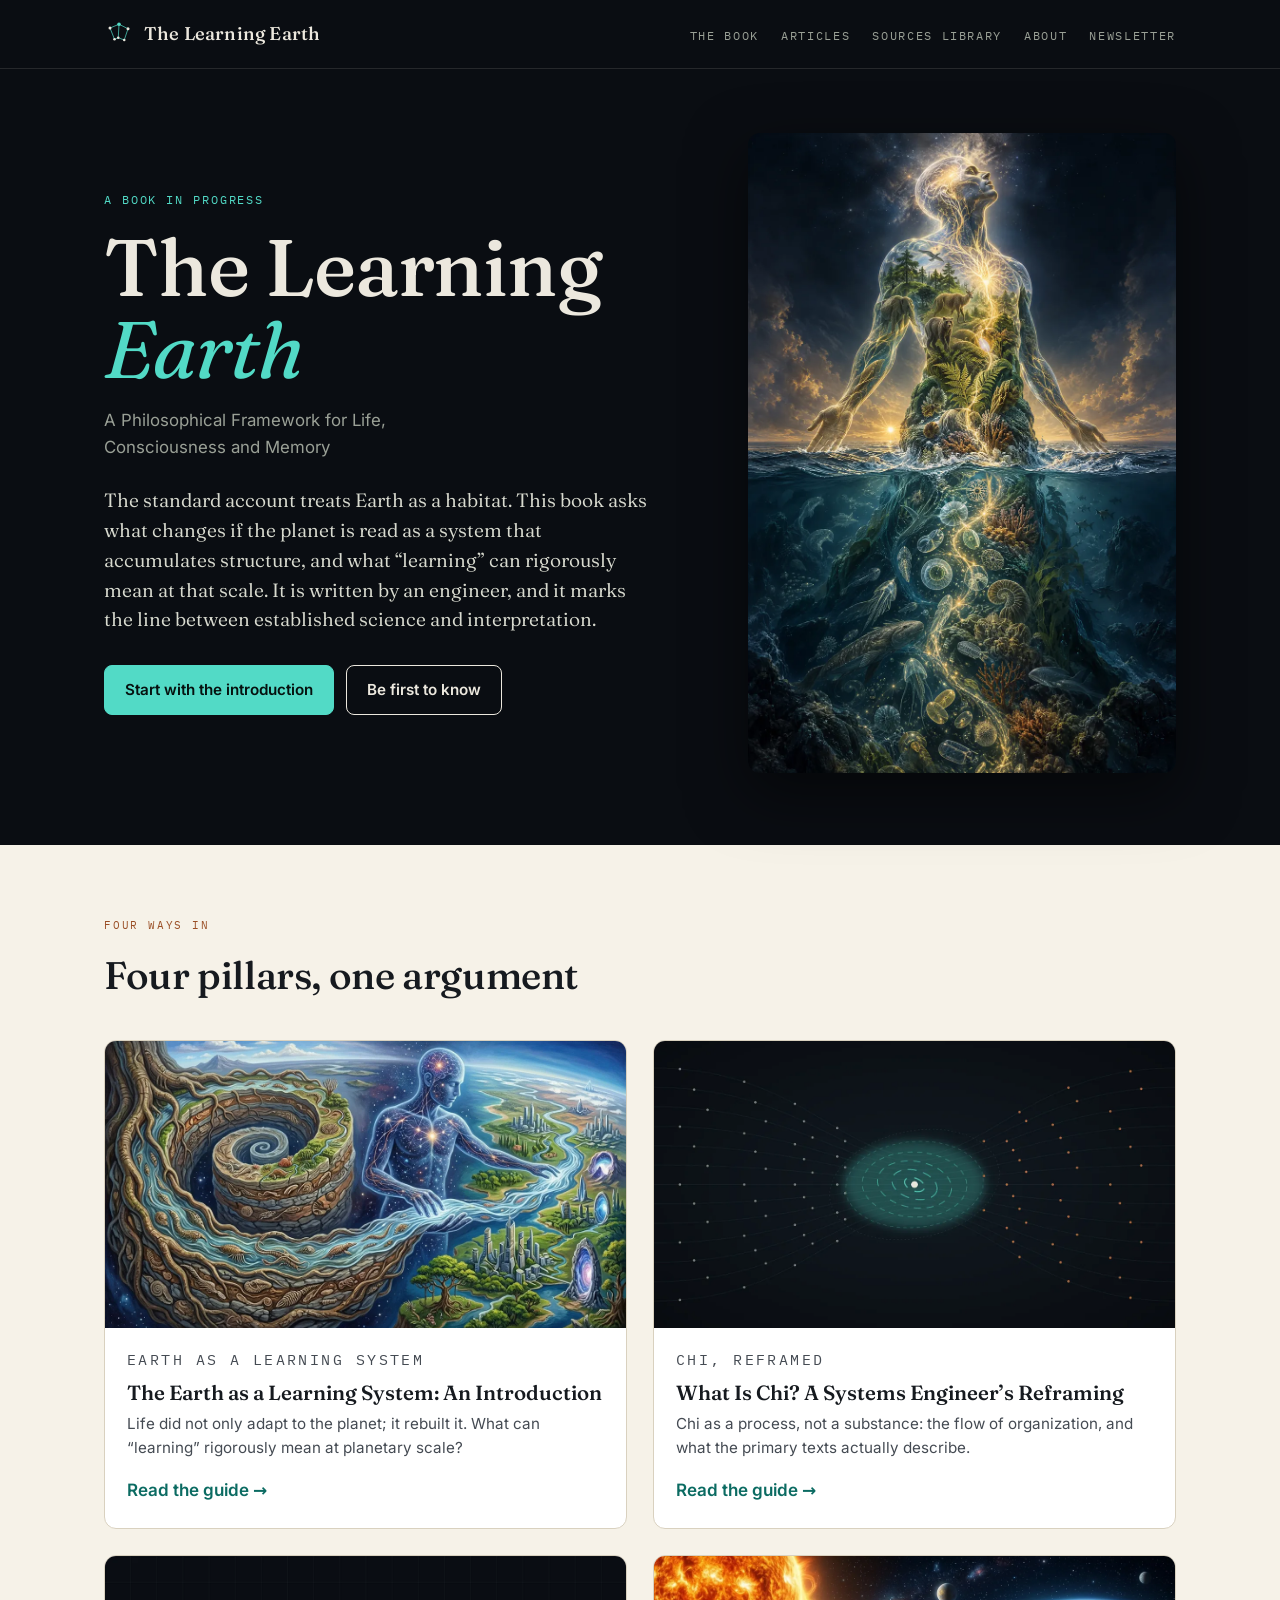
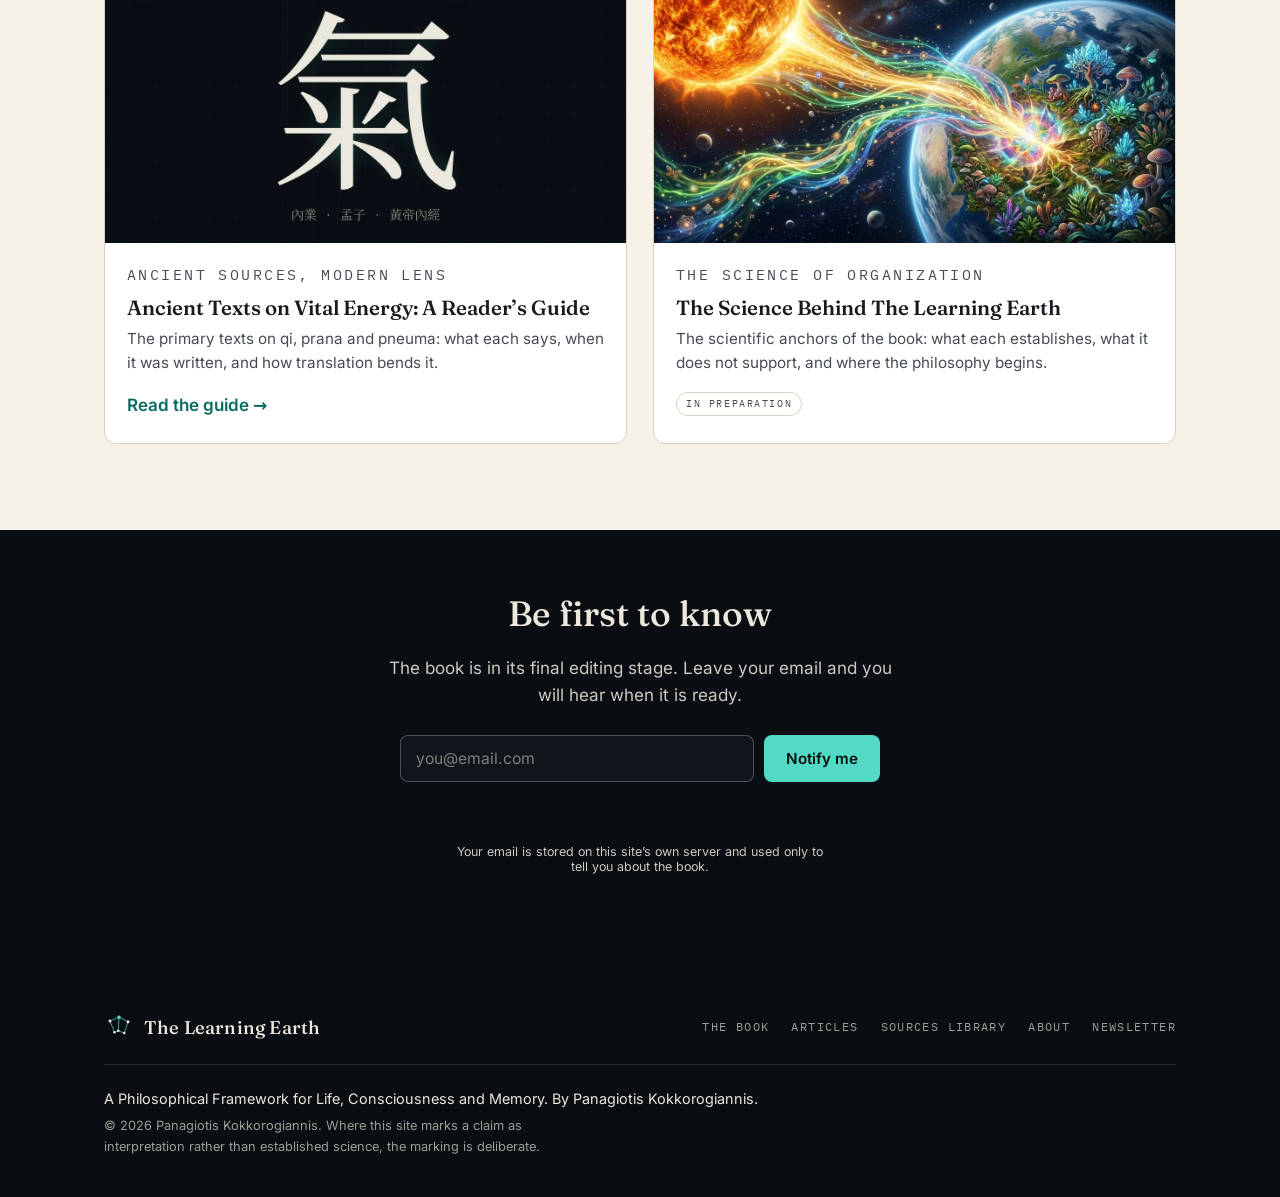
==== index.html @ 93a68ad8 "Initial site: home, book, articles, 3 cornerstone articles, generator Co-Authored-By: Claude Sonnet " ====
<!DOCTYPE html>
<html lang="en">
<head>
<meta charset="utf-8">
<meta name="viewport" content="width=device-width, initial-scale=1">
<title>The Learning Earth: A Philosophical Framework for Life, Consciousness and Memory</title>
<meta name="description" content="A philosophical framework for life, consciousness and memory. Systems science, thermodynamics and the oldest texts on qi, read side by side, with the boundary between them marked.">
<meta name="robots" content="index, follow, max-image-preview:large">
<link rel="canonical" href="https://thelearningearth.com/">
<link rel="icon" type="image/svg+xml" href="/favicon.svg">
<link rel="icon" type="image/png" sizes="32x32" href="/favicon-32.png">
<link rel="icon" href="/favicon.ico" sizes="any">
<link rel="apple-touch-icon" href="/apple-touch-icon.png">
<meta name="theme-color" content="#0A0D12">
<meta property="og:type" content="website">
<meta property="og:site_name" content="The Learning Earth">
<meta property="og:title" content="The Learning Earth: A Philosophical Framework for Life, Consciousness and Memory">
<meta property="og:description" content="A philosophical framework for life, consciousness and memory. Systems science, thermodynamics and the oldest texts on qi, read side by side, with the boundary between them marked.">
<meta property="og:url" content="https://thelearningearth.com/">
<meta property="og:image" content="https://thelearningearth.com/assets/og/home.jpg">
<meta property="og:image:width" content="1200">
<meta property="og:image:height" content="630">
<meta name="twitter:card" content="summary_large_image">
<meta name="twitter:title" content="The Learning Earth: A Philosophical Framework for Life, Consciousness and Memory">
<meta name="twitter:description" content="A philosophical framework for life, consciousness and memory. Systems science, thermodynamics and the oldest texts on qi, read side by side, with the boundary between them marked.">
<meta name="twitter:image" content="https://thelearningearth.com/assets/og/home.jpg">
<link rel="preload" href="/assets/fonts/fraunces-latin-wght-normal.woff2" as="font" type="font/woff2" crossorigin>
<link rel="preload" href="/assets/fonts/inter-latin-wght-normal.woff2" as="font" type="font/woff2" crossorigin>
<link rel="stylesheet" href="/assets/style.css">
<script type="application/ld+json">{"@context": "https://schema.org", "@type": "WebSite", "name": "The Learning Earth", "url": "https://thelearningearth.com/", "description": "A philosophical framework for life, consciousness and memory. Systems science, thermodynamics and the oldest texts on qi, read side by side, with the boundary between them marked.", "author": {"@type": "Person", "name": "Panagiotis Kokkorogiannis"}}</script>
</head>
<body>
<a class="skip" href="#main">Skip to content</a>
<header class="site-header">
<div class="wrap bar">
<a class="brand" href="/" aria-label="The Learning Earth, home"><svg class="mark" viewBox="0 0 40 40" aria-hidden="true"><g stroke="#52DAC6" stroke-width="1.2" opacity=".8"><line x1="8" y1="12" x2="20" y2="7"/><line x1="20" y1="7" x2="32" y2="13"/><line x1="8" y1="12" x2="14" y2="27"/><line x1="20" y1="7" x2="19" y2="25"/><line x1="32" y1="13" x2="27" y2="28"/><line x1="14" y1="27" x2="19" y2="25"/><line x1="19" y1="25" x2="27" y2="28"/></g><g fill="#ECE8DE"><circle cx="8" cy="12" r="2"/><circle cx="32" cy="13" r="2"/><circle cx="14" cy="27" r="1.7"/><circle cx="19" cy="25" r="1.7"/><circle cx="27" cy="28" r="1.7"/></g><circle cx="20" cy="7" r="2.4" fill="#52DAC6"/></svg><span>The Learning Earth</span></a>
<nav aria-label="Main"><ul><li><a href="/book/">The Book</a></li><li><a href="/articles/">Articles</a></li><li><a href="/sources/">Sources Library</a></li><li><a href="/about/">About</a></li><li><a href="/newsletter/">Newsletter</a></li></ul></nav>
</div>
</header>
<main id="main">
<section class="home-hero"><div class="wrap hero-grid">
<div class="hero-copy">
<p class="eyebrow">A book in progress</p>
<h1>The Learning <em>Earth</em></h1>
<p class="subtitle">A Philosophical Framework for Life, Consciousness and Memory</p>
<p class="lead">The standard account treats Earth as a habitat. This book asks what changes if the planet is read as a system that accumulates structure, and what “learning” can rigorously mean at that scale. It is written by an engineer, and it marks the line between established science and interpretation.</p>
<p class="actions"><a class="btn" href="/earth-as-a-learning-system/">Start with the introduction</a><a class="btn btn-ghost" href="/newsletter/">Be first to know</a></p>
</div>
<figure class="hero-fig"><img src="/assets/img/home-hero.webp" width="900" height="1347" alt="A translucent human figure rises from the sea. Its torso is an island of forest and animals; below the waterline the body continues as a column of ocean life, from plankton and shells to fish." fetchpriority="high"></figure>
</div></section>

<section class="home-section"><div class="wrap">
<p class="kicker-sm light">Four ways in</p>
<h2>Four pillars, one argument</h2>
<div class="cards"><article class="card">
<div class="card-img"><img src="/assets/img/earth-learning-system.webp" width="600" height="329" alt="" loading="lazy"></div>
<div class="card-body"><p class="kicker-sm">Earth as a Learning System</p>
<h3>The Earth as a Learning System: An Introduction</h3>
<p>Life did not only adapt to the planet; it rebuilt it. What can “learning” rigorously mean at planetary scale?</p><a class="card-link" href="/earth-as-a-learning-system/">Read the guide <span aria-hidden="true">→</span></a></div></article><article class="card">
<div class="card-img"><img src="/assets/img/chi-pattern-and-material.webp" width="600" height="329" alt="" loading="lazy"></div>
<div class="card-body"><p class="kicker-sm">Chi, Reframed</p>
<h3>What Is Chi? A Systems Engineer’s Reframing</h3>
<p>Chi as a process, not a substance: the flow of organization, and what the primary texts actually describe.</p><a class="card-link" href="/chi/">Read the guide <span aria-hidden="true">→</span></a></div></article><article class="card">
<div class="card-img"><img src="/assets/img/sources-qi.webp" width="600" height="329" alt="" loading="lazy"></div>
<div class="card-body"><p class="kicker-sm">Ancient Sources, Modern Lens</p>
<h3>Ancient Texts on Vital Energy: A Reader’s Guide</h3>
<p>The primary texts on qi, prana and pneuma: what each says, when it was written, and how translation bends it.</p><a class="card-link" href="/sources/">Read the guide <span aria-hidden="true">→</span></a></div></article><article class="card">
<div class="card-img"><img src="/assets/img/science-energy-flow.webp" width="600" height="329" alt="" loading="lazy"></div>
<div class="card-body"><p class="kicker-sm">The Science of Organization</p>
<h3>The Science Behind The Learning Earth</h3>
<p>The scientific anchors of the book: what each establishes, what it does not support, and where the philosophy begins.</p><span class="tag">In preparation</span></div></article></div>
</div></section>

<section class="home-band"><div class="wrap-narrow">
<h2>Be first to know</h2>
<p>The book is in its final editing stage. Leave your email and you will hear when it is ready.</p>
<form class="notify" data-endpoint="/subscribe.php" novalidate>
<label class="sr-only" for="email-h">Email address</label>
<input type="email" id="email-h" name="email" placeholder="you@email.com" autocomplete="email" required>
<button type="submit">Notify me</button>
<p class="form-note" role="status" aria-live="polite"></p>
<p class="form-fine">Your email is stored on this site’s own server and used only to tell you about the book.</p>
</form>
</div></section>
</main>
<footer class="site-footer">
<div class="wrap">
<div class="foot-top"><a class="brand" href="/"><svg class="mark" viewBox="0 0 40 40" aria-hidden="true"><g stroke="#52DAC6" stroke-width="1.2" opacity=".8"><line x1="8" y1="12" x2="20" y2="7"/><line x1="20" y1="7" x2="32" y2="13"/><line x1="8" y1="12" x2="14" y2="27"/><line x1="20" y1="7" x2="19" y2="25"/><line x1="32" y1="13" x2="27" y2="28"/><line x1="14" y1="27" x2="19" y2="25"/><line x1="19" y1="25" x2="27" y2="28"/></g><g fill="#ECE8DE"><circle cx="8" cy="12" r="2"/><circle cx="32" cy="13" r="2"/><circle cx="14" cy="27" r="1.7"/><circle cx="19" cy="25" r="1.7"/><circle cx="27" cy="28" r="1.7"/></g><circle cx="20" cy="7" r="2.4" fill="#52DAC6"/></svg><span>The Learning Earth</span></a><nav aria-label="Footer"><a href="/book/">The Book</a><a href="/articles/">Articles</a><a href="/sources/">Sources Library</a><a href="/about/">About</a><a href="/newsletter/">Newsletter</a></nav></div>
<p class="foot-note">A Philosophical Framework for Life, Consciousness and Memory. By Panagiotis Kokkorogiannis.</p>
<p class="foot-legal">&copy; 2026 Panagiotis Kokkorogiannis. Where this site marks a claim as interpretation rather than established science, the marking is deliberate.</p>
</div>
</footer>
<script src="/assets/site.js" defer></script>
</body>
</html>
---- assets/style.css ----
/* The Learning Earth: site styles. Dark chrome, light reading surface. */

@font-face{font-family:"Fraunces";font-style:normal;font-weight:100 900;font-display:swap;src:url(/assets/fonts/fraunces-latin-wght-normal.woff2) format("woff2");unicode-range:U+0000-00FF,U+0131,U+0152-0153,U+02BB-02BC,U+02C6,U+02DA,U+02DC,U+0304,U+0308,U+0329,U+2000-206F,U+20AC,U+2122,U+2191,U+2193,U+2212,U+2215,U+FEFF,U+FFFD}
@font-face{font-family:"Fraunces";font-style:normal;font-weight:100 900;font-display:swap;src:url(/assets/fonts/fraunces-latin-ext-wght-normal.woff2) format("woff2");unicode-range:U+0100-02BA,U+02BD-02C5,U+02C7-02CC,U+02CE-02D7,U+02DD-02FF,U+0304,U+0308,U+0329,U+1D00-1DBF,U+1E00-1E9F,U+1EF2-1EFF,U+2020,U+20A0-20AB,U+20AD-20C0,U+2113,U+2C60-2C7F,U+A720-A7FF}
@font-face{font-family:"Fraunces";font-style:italic;font-weight:100 900;font-display:swap;src:url(/assets/fonts/fraunces-latin-wght-italic.woff2) format("woff2");unicode-range:U+0000-00FF,U+0131,U+0152-0153,U+02BB-02BC,U+02C6,U+02DA,U+02DC,U+0304,U+0308,U+0329,U+2000-206F,U+20AC,U+2122,U+2191,U+2193,U+2212,U+2215,U+FEFF,U+FFFD}
@font-face{font-family:"Fraunces";font-style:italic;font-weight:100 900;font-display:swap;src:url(/assets/fonts/fraunces-latin-ext-wght-italic.woff2) format("woff2");unicode-range:U+0100-02BA,U+02BD-02C5,U+02C7-02CC,U+02CE-02D7,U+02DD-02FF,U+0304,U+0308,U+0329,U+1D00-1DBF,U+1E00-1E9F,U+1EF2-1EFF,U+2020,U+20A0-20AB,U+20AD-20C0,U+2113,U+2C60-2C7F,U+A720-A7FF}
@font-face{font-family:"Inter";font-style:normal;font-weight:100 900;font-display:swap;src:url(/assets/fonts/inter-latin-wght-normal.woff2) format("woff2");unicode-range:U+0000-00FF,U+0131,U+0152-0153,U+02BB-02BC,U+02C6,U+02DA,U+02DC,U+0304,U+0308,U+0329,U+2000-206F,U+20AC,U+2122,U+2191,U+2193,U+2212,U+2215,U+FEFF,U+FFFD}
@font-face{font-family:"Inter";font-style:normal;font-weight:100 900;font-display:swap;src:url(/assets/fonts/inter-latin-ext-wght-normal.woff2) format("woff2");unicode-range:U+0100-02BA,U+02BD-02C5,U+02C7-02CC,U+02CE-02D7,U+02DD-02FF,U+0304,U+0308,U+0329,U+1D00-1DBF,U+1E00-1E9F,U+1EF2-1EFF,U+2020,U+20A0-20AB,U+20AD-20C0,U+2113,U+2C60-2C7F,U+A720-A7FF}
@font-face{font-family:"IBM Plex Mono";font-style:normal;font-weight:400;font-display:swap;src:url(/assets/fonts/ibm-plex-mono-latin-400-normal.woff2) format("woff2");unicode-range:U+0000-00FF,U+0131,U+0152-0153,U+02BB-02BC,U+02C6,U+02DA,U+02DC,U+0304,U+0308,U+0329,U+2000-206F,U+20AC,U+2122,U+2191,U+2193,U+2212,U+2215,U+FEFF,U+FFFD}
@font-face{font-family:"IBM Plex Mono";font-style:normal;font-weight:500;font-display:swap;src:url(/assets/fonts/ibm-plex-mono-latin-500-normal.woff2) format("woff2");unicode-range:U+0000-00FF,U+0131,U+0152-0153,U+02BB-02BC,U+02C6,U+02DA,U+02DC,U+0304,U+0308,U+0329,U+2000-206F,U+20AC,U+2122,U+2191,U+2193,U+2212,U+2215,U+FEFF,U+FFFD}

:root{
  --night:#0A0D12; --night-2:#10151C; --night-line:rgba(236,232,222,.12);
  --paper:#F6F2E8; --paper-2:#EDE7D8; --rule:#D9D1BF;
  --ink:#161A1F; --ink-2:#454B53;
  --on-night:#ECE8DE; --on-night-2:#9AA096;
  --teal:#52DAC6; --teal-ink:#0B6B62; --clay:#C1703F; --clay-ink:#9A4F26;
  --serif:"Fraunces",Georgia,"Noto Serif CJK SC","Songti SC","Source Han Serif SC",serif;
  --sans:"Inter",system-ui,-apple-system,"Segoe UI",Roboto,sans-serif;
  --mono:"IBM Plex Mono",ui-monospace,SFMono-Regular,Menlo,monospace;
}

*,*::before,*::after{box-sizing:border-box}
html{-webkit-text-size-adjust:100%;scroll-behavior:smooth}
body{margin:0;background:var(--paper);color:var(--ink);font-family:var(--serif);font-size:1.0625rem;line-height:1.6;-webkit-font-smoothing:antialiased;text-rendering:optimizeLegibility}
img{max-width:100%;height:auto;display:block}
a{color:var(--teal-ink);text-underline-offset:.18em;text-decoration-thickness:1px}
a:hover{color:var(--clay-ink)}
:focus-visible{outline:2px solid var(--teal);outline-offset:3px;border-radius:2px}
::selection{background:rgba(82,218,198,.35)}
.sr-only{position:absolute;width:1px;height:1px;overflow:hidden;clip:rect(0 0 0 0);white-space:nowrap}
.skip{position:absolute;left:-999px;top:8px;background:var(--teal);color:#06110F;padding:8px 14px;border-radius:6px;font-family:var(--sans);font-weight:600;z-index:10}
.skip:focus{left:8px}

.wrap{max-width:1120px;margin:0 auto;padding:0 24px}
.wrap-narrow{max-width:700px;margin:0 auto;padding:0 24px}

/* ---------- header / footer ---------- */
.site-header{background:var(--night);border-bottom:1px solid var(--night-line)}
.site-header .bar{display:flex;align-items:center;justify-content:space-between;gap:20px;min-height:68px;flex-wrap:wrap;padding-top:10px;padding-bottom:10px}
.brand{display:inline-flex;align-items:center;gap:10px;color:var(--on-night);text-decoration:none;font-family:var(--serif);font-weight:500;font-size:1.15rem;letter-spacing:.01em}
.brand:hover{color:var(--teal)}
.mark{width:30px;height:30px;flex:none}
.site-header nav ul{list-style:none;margin:0;padding:0;display:flex;gap:6px 22px;flex-wrap:wrap}
.site-header nav a{font-family:var(--mono);font-size:.74rem;letter-spacing:.14em;text-transform:uppercase;color:var(--on-night-2);text-decoration:none;padding:6px 0;border-bottom:1px solid transparent}
.site-header nav a:hover,.site-header nav a[aria-current]{color:var(--teal);border-bottom-color:var(--teal)}

.site-footer{background:var(--night);color:var(--on-night-2);padding:48px 0 40px;margin-top:0;font-family:var(--sans);font-size:.9rem}
.foot-top{display:flex;justify-content:space-between;align-items:center;gap:20px;flex-wrap:wrap;padding-bottom:22px;border-bottom:1px solid var(--night-line)}
.site-footer nav{display:flex;gap:8px 22px;flex-wrap:wrap}
.site-footer nav a{color:var(--on-night-2);text-decoration:none;font-family:var(--mono);font-size:.72rem;letter-spacing:.12em;text-transform:uppercase}
.site-footer nav a:hover{color:var(--teal)}
.foot-note{margin:22px 0 6px;color:var(--on-night)}
.foot-legal{margin:0;font-size:.8rem;max-width:62ch}

/* ---------- shared bits ---------- */
.eyebrow,.kicker,.kicker-sm,.tag,.byline,.toc-title,.boundary-label{font-family:var(--mono);text-transform:uppercase;letter-spacing:.16em}
.eyebrow{font-size:.74rem;color:var(--teal);margin:0 0 18px}
.dot{margin:0 .6em;opacity:.55}
.btn{display:inline-block;background:var(--teal);color:#06110F;font-family:var(--sans);font-weight:600;font-size:.95rem;text-decoration:none;padding:12px 20px;border-radius:8px;border:1px solid var(--teal);transition:background .15s}
.btn:hover{background:#7BE8D8;color:#06110F}
.btn-ghost{background:transparent;color:inherit;border-color:currentColor}
.btn-ghost:hover{background:rgba(82,218,198,.12);color:inherit}
.tag{display:inline-block;font-size:.62rem;color:var(--ink-2);border:1px solid var(--rule);border-radius:100px;padding:3px 9px;margin-left:10px;vertical-align:middle;white-space:nowrap}
.soon{color:var(--ink-2);border-bottom:1px dotted var(--ink-2);cursor:default}

/* ---------- article header ---------- */
.art-head,.page-head{background:var(--night);color:var(--on-night);padding:56px 0 96px}
.page-head{padding-bottom:56px}
.art-head .kicker{font-size:.72rem;color:var(--teal);margin:0 0 22px}
.art-head h1,.page-head h1{font-family:var(--serif);font-weight:500;font-size:clamp(2rem,5.4vw,3.3rem);line-height:1.08;letter-spacing:-.012em;margin:0 0 20px}
.dek{font-family:var(--serif);font-size:1.2rem;line-height:1.5;color:#C9CCC2;margin:0 0 24px;font-weight:350}
.byline{font-size:.7rem;color:var(--on-night-2);margin:0}
figure.hero{max-width:1100px;margin:-64px auto 0;padding:0 24px;position:relative}
figure.hero img{border-radius:10px;box-shadow:0 18px 50px rgba(8,10,14,.35);width:100%;background:var(--night)}
figure.hero figcaption{font-family:var(--sans);font-size:.82rem;color:var(--ink-2);margin:12px 4px 0}

/* ---------- prose ---------- */
.prose{padding-top:44px;padding-bottom:30px;font-size:1.2rem;line-height:1.68;font-weight:380}
.prose p,.prose ul,.prose ol{margin:0 0 1.15em}
.prose h2{font-family:var(--serif);font-weight:560;font-size:1.65rem;line-height:1.2;margin:2.1em 0 .6em;letter-spacing:-.005em}
.prose h3{font-family:var(--serif);font-weight:560;font-size:1.3rem;margin:1.8em 0 .5em}
.prose strong{font-weight:640}
.prose hr{border:0;border-top:1px solid var(--rule);margin:2.6em 0}
.prose .cta{display:flex;flex-wrap:wrap;gap:12px;margin:1.4em 0 .5em}
.prose .cta .btn{font-size:.9rem}
.prose .cta .btn-ghost{color:var(--teal-ink)}
.prose p>.soon:only-child{display:inline-block}

.toc{background:var(--paper-2);border:1px solid var(--rule);border-radius:8px;padding:18px 22px 8px;margin:0 0 2.2em;font-family:var(--sans);font-size:.95rem}
.toc-title{font-size:.68rem;color:var(--ink-2);margin:0 0 10px}
.toc ol{margin:0 0 12px;padding-left:1.2em}
.toc li{margin:.3em 0}
.toc a{text-decoration:none}
.toc a:hover{text-decoration:underline}

/* the recurring epistemic-boundary component */
.boundary{background:#EEF3EE;border-left:4px solid var(--teal-ink);border-radius:0 8px 8px 0;padding:22px 26px 6px;margin:2.4em 0}
.boundary-label{font-size:.66rem;color:var(--teal-ink);margin:0 0 6px}
.boundary h2{margin-top:.3em}

/* ---------- more / signup ---------- */
.more{padding-top:20px;padding-bottom:30px;font-family:var(--sans)}
.more h2{font-family:var(--serif);font-size:1.25rem;margin:1.6em 0 .6em}
.pillar-list,.plain-list{list-style:none;margin:0;padding:0}
.pillar-list li,.plain-list li{padding:10px 0;border-bottom:1px solid var(--rule)}
.signup-band,.home-band{background:var(--night);color:var(--on-night);padding:56px 0 64px;margin-top:30px;text-align:center}
.signup-band h2,.home-band h2{font-family:var(--serif);font-weight:500;font-size:clamp(1.6rem,3.6vw,2.2rem);margin:0 0 12px}
.signup-band p,.home-band p{color:#C9CCC2;font-family:var(--sans);margin:0 auto 26px;max-width:46ch}

form.notify{display:flex;flex-wrap:wrap;gap:10px;justify-content:center;max-width:480px;margin:0 auto}
form.notify input[type=email]{flex:1 1 250px;background:var(--night-2);border:1px solid rgba(236,232,222,.28);border-radius:8px;padding:13px 15px;font:400 .98rem var(--sans);color:var(--on-night)}
form.notify input[type=email]::placeholder{color:#7B8178}
form.notify input[type=email]:focus{border-color:var(--teal);outline:none}
form.notify button{background:var(--teal);color:#06110F;border:0;border-radius:8px;padding:13px 22px;font:600 .95rem var(--sans);cursor:pointer}
form.notify button:hover{background:#7BE8D8}
form.notify button:disabled{opacity:.6;cursor:wait}
.form-note{flex-basis:100%;margin:6px 0 0;min-height:1.2em;font:400 .85rem var(--mono);color:var(--teal)}
.form-fine{flex-basis:100%;margin:0;font:400 .78rem var(--sans);color:var(--on-night-2)}
.prose form.notify{margin:1.2em 0 2em;justify-content:flex-start}
.prose .form-note{color:var(--teal-ink)}
.prose .form-fine{color:var(--ink-2)}
.prose form.notify input[type=email]{background:#fff;color:var(--ink);border-color:var(--rule)}
.newsletter{padding:44px 24px 80px}
.newsletter form.notify{background:var(--night);padding:28px;border-radius:10px}

/* ---------- home ---------- */
.home-hero{background:var(--night);color:var(--on-night);padding:64px 0 72px}
.hero-grid{display:grid;grid-template-columns:1.15fr .85fr;gap:56px;align-items:center}
.hero-copy h1{font-family:var(--serif);font-weight:500;font-size:clamp(2.6rem,7vw,5rem);line-height:1.02;letter-spacing:-.015em;margin:0 0 16px}
.hero-copy h1 em{color:var(--teal);font-weight:400}
.hero-copy .subtitle{font-family:var(--sans);color:var(--on-night-2);font-size:1.05rem;margin:0 0 26px;max-width:36ch}
.hero-copy .lead{font-size:1.2rem;line-height:1.55;color:#D8DACF;margin:0 0 30px;max-width:46ch;font-weight:350}
.actions{display:flex;flex-wrap:wrap;gap:12px;margin:0}
.actions .btn-ghost{color:var(--on-night)}
.hero-fig{margin:0}
.hero-fig img{border-radius:12px;box-shadow:0 20px 60px rgba(0,0,0,.5);max-height:640px;width:auto;margin-left:auto;object-fit:cover}
.home-section{padding:72px 0 56px}
.kicker-sm{font-size:.7rem;color:var(--clay-ink);margin:0 0 10px}
.home-section h2{font-family:var(--serif);font-weight:500;font-size:clamp(1.7rem,3.6vw,2.4rem);margin:0 0 34px;letter-spacing:-.01em}
.cards{display:grid;grid-template-columns:repeat(2,1fr);gap:26px}
.card{background:#fff;border:1px solid var(--rule);border-radius:12px;overflow:hidden;display:flex;flex-direction:column}
.card-img{aspect-ratio:16/8.8;overflow:hidden;background:var(--night)}
.card-img img{width:100%;height:100%;object-fit:cover}
.card-body{padding:20px 22px 24px;font-family:var(--sans);display:flex;flex-direction:column;gap:6px;flex:1}
.card h3{font-family:var(--serif);font-weight:560;font-size:1.28rem;line-height:1.2;margin:0}
.card p{margin:0;color:var(--ink-2);font-size:.95rem;line-height:1.55}
.card .kicker-sm{margin:0 0 4px}
.card-link{margin-top:auto;padding-top:12px;font-weight:600;text-decoration:none;color:var(--teal-ink)}
.card-link:hover{color:var(--clay-ink)}
.card .tag{margin:12px 0 0;align-self:flex-start}

/* ---------- inner pages ---------- */
.page-head .eyebrow{margin-bottom:14px}
.book-toc{list-style:none;padding:0;margin:0;font-family:var(--sans);font-size:1rem}
.book-toc li{display:grid;grid-template-columns:110px 1fr;gap:14px;padding:11px 0;border-bottom:1px solid var(--rule)}
.toc-l{font-family:var(--mono);font-size:.7rem;letter-spacing:.14em;text-transform:uppercase;color:var(--ink-2);padding-top:.25em}
.pillars{padding-top:40px;padding-bottom:70px}
.pillar-block{padding:26px 0 8px;border-bottom:1px solid var(--rule);font-family:var(--sans)}
.pillar-block h2{font-family:var(--serif);font-weight:560;font-size:1.5rem;margin:0 0 8px;line-height:1.2}
.pillar-block>p{color:var(--ink-2);margin:0 0 14px}
.pillar-block .pillar-list li{font-size:.98rem}

@media (max-width:860px){
  .hero-grid{grid-template-columns:1fr;gap:36px}
  .hero-fig img{margin:0 auto;max-height:560px}
  .cards{grid-template-columns:1fr}
}
@media (max-width:560px){
  body{font-size:1rem}
  .prose{font-size:1.1rem}
  .art-head{padding:40px 0 84px}
  figure.hero{margin-top:-52px;padding:0 14px}
  .boundary{padding:18px 18px 4px;margin-left:-8px;margin-right:-8px}
  .book-toc li{grid-template-columns:84px 1fr}
}
@media (prefers-reduced-motion:reduce){html{scroll-behavior:auto}*{transition:none!important}}
@media print{.site-header,.site-footer,.signup-band,.toc,.cta{display:none}body{background:#fff}}
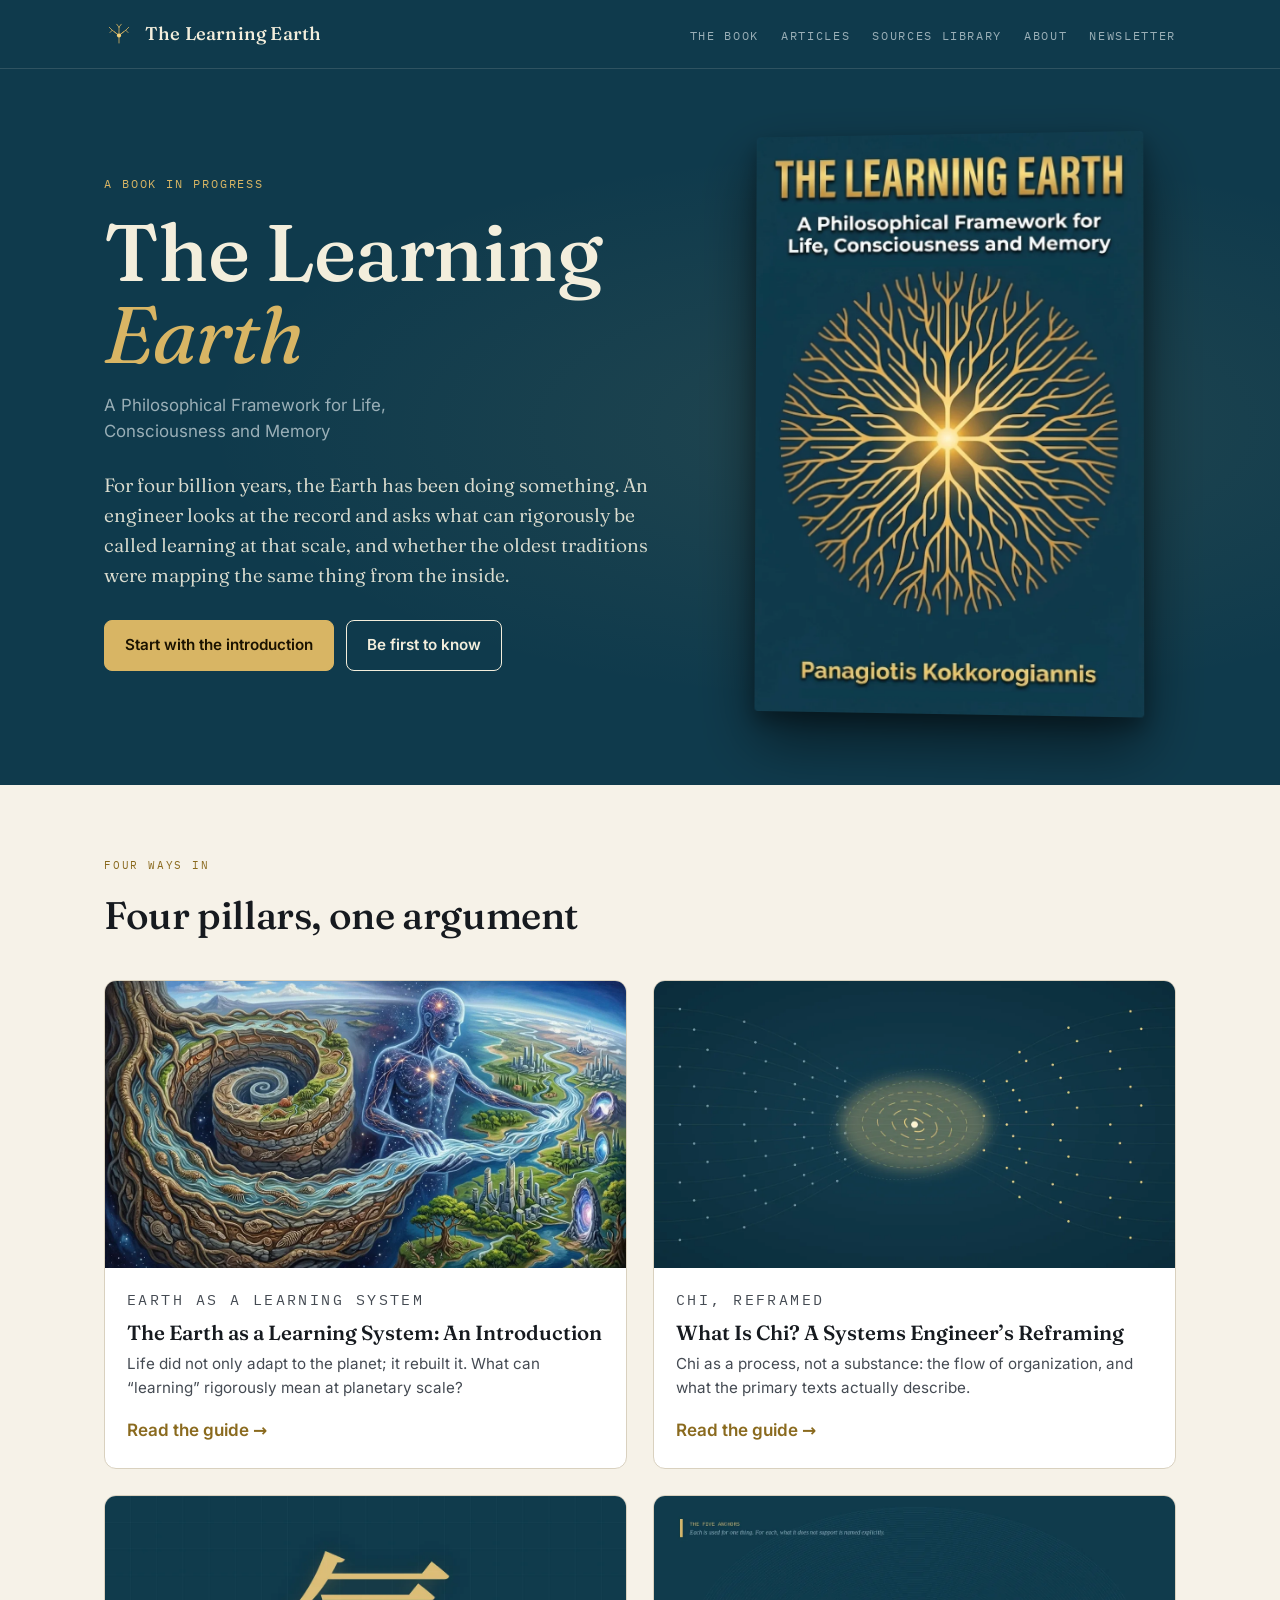
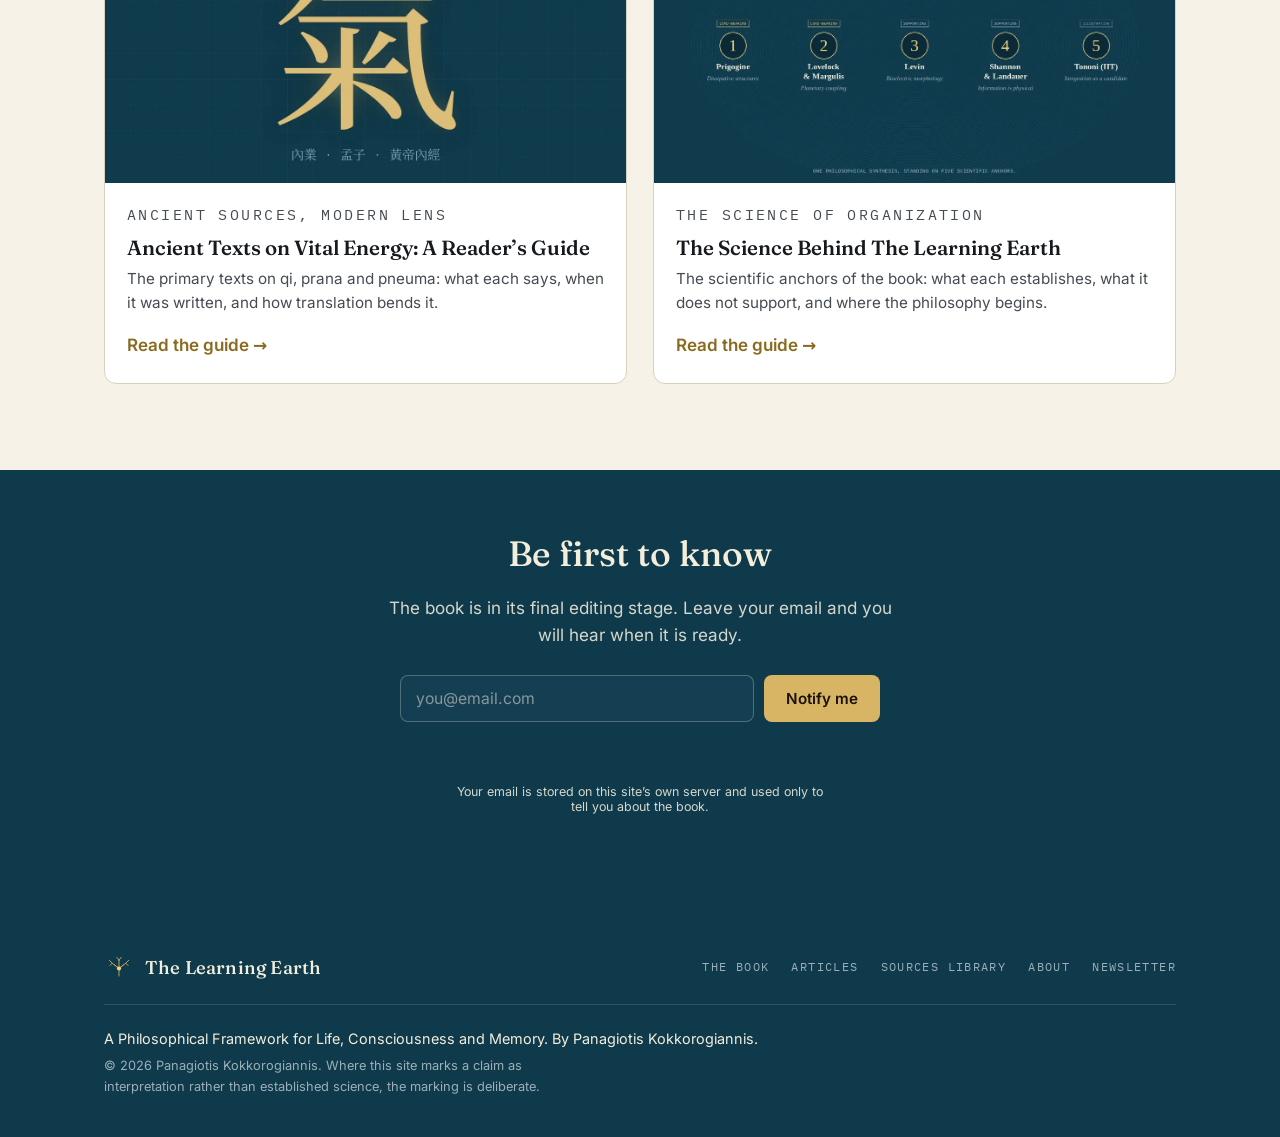
==== commit ab4361e1: "Match navy + gold cover palette; de-AI prose pass on the 4 cornerstones Aesthetic - Site palette shi" ====
--- a/index.html
+++ b/index.html
@@ -11,7 +11,7 @@
 <link rel="icon" type="image/png" sizes="32x32" href="/favicon-32.png">
 <link rel="icon" href="/favicon.ico" sizes="any">
 <link rel="apple-touch-icon" href="/apple-touch-icon.png">
-<meta name="theme-color" content="#0A0D12">
+<meta name="theme-color" content="#0F3A4C">
 <meta property="og:type" content="website">
 <meta property="og:site_name" content="The Learning Earth">
 <meta property="og:title" content="The Learning Earth: A Philosophical Framework for Life, Consciousness and Memory">
@@ -33,7 +33,7 @@
 <a class="skip" href="#main">Skip to content</a>
 <header class="site-header">
 <div class="wrap bar">
-<a class="brand" href="/" aria-label="The Learning Earth, home"><svg class="mark" viewBox="0 0 40 40" aria-hidden="true"><g stroke="#52DAC6" stroke-width="1.2" opacity=".8"><line x1="8" y1="12" x2="20" y2="7"/><line x1="20" y1="7" x2="32" y2="13"/><line x1="8" y1="12" x2="14" y2="27"/><line x1="20" y1="7" x2="19" y2="25"/><line x1="32" y1="13" x2="27" y2="28"/><line x1="14" y1="27" x2="19" y2="25"/><line x1="19" y1="25" x2="27" y2="28"/></g><g fill="#ECE8DE"><circle cx="8" cy="12" r="2"/><circle cx="32" cy="13" r="2"/><circle cx="14" cy="27" r="1.7"/><circle cx="19" cy="25" r="1.7"/><circle cx="27" cy="28" r="1.7"/></g><circle cx="20" cy="7" r="2.4" fill="#52DAC6"/></svg><span>The Learning Earth</span></a>
+<a class="brand" href="/" aria-label="The Learning Earth, home"><svg class="mark" viewBox="0 0 40 40" aria-hidden="true"><g stroke="#D8B564" stroke-width="1.2" stroke-linecap="round" fill="none" opacity=".9"><path d="M20 32 L20 22"/><path d="M20 22 L11 15"/><path d="M20 22 L29 15"/><path d="M20 22 L20 11"/><path d="M20 22 L14 17"/><path d="M20 22 L26 17"/><path d="M11 15 L7 11"/><path d="M11 15 L8 18"/><path d="M29 15 L33 11"/><path d="M29 15 L32 18"/><path d="M20 11 L17 7"/><path d="M20 11 L23 7"/></g><circle cx="20" cy="22" r="2.8" fill="#F5D37A"/></svg><span>The Learning Earth</span></a>
 <nav aria-label="Main"><ul><li><a href="/book/">The Book</a></li><li><a href="/articles/">Articles</a></li><li><a href="/sources/">Sources Library</a></li><li><a href="/about/">About</a></li><li><a href="/newsletter/">Newsletter</a></li></ul></nav>
 </div>
 </header>
@@ -43,10 +43,10 @@
 <p class="eyebrow">A book in progress</p>
 <h1>The Learning <em>Earth</em></h1>
 <p class="subtitle">A Philosophical Framework for Life, Consciousness and Memory</p>
-<p class="lead">The standard account treats Earth as a habitat. This book asks what changes if the planet is read as a system that accumulates structure, and what “learning” can rigorously mean at that scale. It is written by an engineer, and it marks the line between established science and interpretation.</p>
+<p class="lead">For four billion years, the Earth has been doing something. An engineer looks at the record and asks what can rigorously be called learning at that scale, and whether the oldest traditions were mapping the same thing from the inside.</p>
 <p class="actions"><a class="btn" href="/earth-as-a-learning-system/">Start with the introduction</a><a class="btn btn-ghost" href="/newsletter/">Be first to know</a></p>
 </div>
-<figure class="hero-fig"><img src="/assets/img/home-hero.webp" width="900" height="1347" alt="A translucent human figure rises from the sea. Its torso is an island of forest and animals; below the waterline the body continues as a column of ocean life, from plankton and shells to fish." fetchpriority="high"></figure>
+<figure class="hero-fig"><img src="/assets/img/book-cover.webp" width="900" height="1341" alt="The Learning Earth, book cover. A radiating gold tree on a deep navy field. Title and author set in a classical serif." fetchpriority="high"></figure>
 </div></section>
 
 <section class="home-section"><div class="wrap">
@@ -65,10 +65,10 @@
 <div class="card-body"><p class="kicker-sm">Ancient Sources, Modern Lens</p>
 <h3>Ancient Texts on Vital Energy: A Reader’s Guide</h3>
 <p>The primary texts on qi, prana and pneuma: what each says, when it was written, and how translation bends it.</p><a class="card-link" href="/sources/">Read the guide <span aria-hidden="true">→</span></a></div></article><article class="card">
-<div class="card-img"><img src="/assets/img/science-energy-flow.webp" width="600" height="329" alt="" loading="lazy"></div>
+<div class="card-img"><img src="/assets/img/science-anchors.webp" width="600" height="329" alt="" loading="lazy"></div>
 <div class="card-body"><p class="kicker-sm">The Science of Organization</p>
 <h3>The Science Behind The Learning Earth</h3>
-<p>The scientific anchors of the book: what each establishes, what it does not support, and where the philosophy begins.</p><span class="tag">In preparation</span></div></article></div>
+<p>The scientific anchors of the book: what each establishes, what it does not support, and where the philosophy begins.</p><a class="card-link" href="/science/">Read the guide <span aria-hidden="true">→</span></a></div></article></div>
 </div></section>
 
 <section class="home-band"><div class="wrap-narrow">
@@ -85,7 +85,7 @@
 </main>
 <footer class="site-footer">
 <div class="wrap">
-<div class="foot-top"><a class="brand" href="/"><svg class="mark" viewBox="0 0 40 40" aria-hidden="true"><g stroke="#52DAC6" stroke-width="1.2" opacity=".8"><line x1="8" y1="12" x2="20" y2="7"/><line x1="20" y1="7" x2="32" y2="13"/><line x1="8" y1="12" x2="14" y2="27"/><line x1="20" y1="7" x2="19" y2="25"/><line x1="32" y1="13" x2="27" y2="28"/><line x1="14" y1="27" x2="19" y2="25"/><line x1="19" y1="25" x2="27" y2="28"/></g><g fill="#ECE8DE"><circle cx="8" cy="12" r="2"/><circle cx="32" cy="13" r="2"/><circle cx="14" cy="27" r="1.7"/><circle cx="19" cy="25" r="1.7"/><circle cx="27" cy="28" r="1.7"/></g><circle cx="20" cy="7" r="2.4" fill="#52DAC6"/></svg><span>The Learning Earth</span></a><nav aria-label="Footer"><a href="/book/">The Book</a><a href="/articles/">Articles</a><a href="/sources/">Sources Library</a><a href="/about/">About</a><a href="/newsletter/">Newsletter</a></nav></div>
+<div class="foot-top"><a class="brand" href="/"><svg class="mark" viewBox="0 0 40 40" aria-hidden="true"><g stroke="#D8B564" stroke-width="1.2" stroke-linecap="round" fill="none" opacity=".9"><path d="M20 32 L20 22"/><path d="M20 22 L11 15"/><path d="M20 22 L29 15"/><path d="M20 22 L20 11"/><path d="M20 22 L14 17"/><path d="M20 22 L26 17"/><path d="M11 15 L7 11"/><path d="M11 15 L8 18"/><path d="M29 15 L33 11"/><path d="M29 15 L32 18"/><path d="M20 11 L17 7"/><path d="M20 11 L23 7"/></g><circle cx="20" cy="22" r="2.8" fill="#F5D37A"/></svg><span>The Learning Earth</span></a><nav aria-label="Footer"><a href="/book/">The Book</a><a href="/articles/">Articles</a><a href="/sources/">Sources Library</a><a href="/about/">About</a><a href="/newsletter/">Newsletter</a></nav></div>
 <p class="foot-note">A Philosophical Framework for Life, Consciousness and Memory. By Panagiotis Kokkorogiannis.</p>
 <p class="foot-legal">&copy; 2026 Panagiotis Kokkorogiannis. Where this site marks a claim as interpretation rather than established science, the marking is deliberate.</p>
 </div>
--- a/assets/style.css
+++ b/assets/style.css
@@ -1,4 +1,5 @@
-/* The Learning Earth: site styles. Dark chrome, light reading surface. */
+/* The Learning Earth: site styles. Navy chrome, warm paper reading surface.
+   Palette taken from the printed cover: deep teal-navy ground, warm gold accents. */
 
 @font-face{font-family:"Fraunces";font-style:normal;font-weight:100 900;font-display:swap;src:url(/assets/fonts/fraunces-latin-wght-normal.woff2) format("woff2");unicode-range:U+0000-00FF,U+0131,U+0152-0153,U+02BB-02BC,U+02C6,U+02DA,U+02DC,U+0304,U+0308,U+0329,U+2000-206F,U+20AC,U+2122,U+2191,U+2193,U+2212,U+2215,U+FEFF,U+FFFD}
 @font-face{font-family:"Fraunces";font-style:normal;font-weight:100 900;font-display:swap;src:url(/assets/fonts/fraunces-latin-ext-wght-normal.woff2) format("woff2");unicode-range:U+0100-02BA,U+02BD-02C5,U+02C7-02CC,U+02CE-02D7,U+02DD-02FF,U+0304,U+0308,U+0329,U+1D00-1DBF,U+1E00-1E9F,U+1EF2-1EFF,U+2020,U+20A0-20AB,U+20AD-20C0,U+2113,U+2C60-2C7F,U+A720-A7FF}
@@ -10,11 +11,11 @@
 @font-face{font-family:"IBM Plex Mono";font-style:normal;font-weight:500;font-display:swap;src:url(/assets/fonts/ibm-plex-mono-latin-500-normal.woff2) format("woff2");unicode-range:U+0000-00FF,U+0131,U+0152-0153,U+02BB-02BC,U+02C6,U+02DA,U+02DC,U+0304,U+0308,U+0329,U+2000-206F,U+20AC,U+2122,U+2191,U+2193,U+2212,U+2215,U+FEFF,U+FFFD}
 
 :root{
-  --night:#0A0D12; --night-2:#10151C; --night-line:rgba(236,232,222,.12);
+  --navy:#0F3A4C; --navy-2:#143F52; --navy-deep:#0A2A38; --navy-line:rgba(236,232,222,.14);
   --paper:#F6F2E8; --paper-2:#EDE7D8; --rule:#D9D1BF;
   --ink:#161A1F; --ink-2:#454B53;
-  --on-night:#ECE8DE; --on-night-2:#9AA096;
-  --teal:#52DAC6; --teal-ink:#0B6B62; --clay:#C1703F; --clay-ink:#9A4F26;
+  --on-navy:#F3EEDC; --on-navy-2:#9AAFB7;
+  --gold:#D8B564; --gold-ink:#8A6A1E; --gold-bright:#F5D37A;
   --serif:"Fraunces",Georgia,"Noto Serif CJK SC","Songti SC","Source Han Serif SC",serif;
   --sans:"Inter",system-ui,-apple-system,"Segoe UI",Roboto,sans-serif;
   --mono:"IBM Plex Mono",ui-monospace,SFMono-Regular,Menlo,monospace;
@@ -24,55 +25,55 @@
 html{-webkit-text-size-adjust:100%;scroll-behavior:smooth}
 body{margin:0;background:var(--paper);color:var(--ink);font-family:var(--serif);font-size:1.0625rem;line-height:1.6;-webkit-font-smoothing:antialiased;text-rendering:optimizeLegibility}
 img{max-width:100%;height:auto;display:block}
-a{color:var(--teal-ink);text-underline-offset:.18em;text-decoration-thickness:1px}
-a:hover{color:var(--clay-ink)}
-:focus-visible{outline:2px solid var(--teal);outline-offset:3px;border-radius:2px}
-::selection{background:rgba(82,218,198,.35)}
+a{color:var(--gold-ink);text-underline-offset:.18em;text-decoration-thickness:1px}
+a:hover{color:var(--navy)}
+:focus-visible{outline:2px solid var(--gold);outline-offset:3px;border-radius:2px}
+::selection{background:rgba(216,181,100,.38)}
 .sr-only{position:absolute;width:1px;height:1px;overflow:hidden;clip:rect(0 0 0 0);white-space:nowrap}
-.skip{position:absolute;left:-999px;top:8px;background:var(--teal);color:#06110F;padding:8px 14px;border-radius:6px;font-family:var(--sans);font-weight:600;z-index:10}
+.skip{position:absolute;left:-999px;top:8px;background:var(--gold);color:#1a1200;padding:8px 14px;border-radius:6px;font-family:var(--sans);font-weight:600;z-index:10}
 .skip:focus{left:8px}
 
 .wrap{max-width:1120px;margin:0 auto;padding:0 24px}
 .wrap-narrow{max-width:700px;margin:0 auto;padding:0 24px}
 
 /* ---------- header / footer ---------- */
-.site-header{background:var(--night);border-bottom:1px solid var(--night-line)}
+.site-header{background:var(--navy);border-bottom:1px solid var(--navy-line)}
 .site-header .bar{display:flex;align-items:center;justify-content:space-between;gap:20px;min-height:68px;flex-wrap:wrap;padding-top:10px;padding-bottom:10px}
-.brand{display:inline-flex;align-items:center;gap:10px;color:var(--on-night);text-decoration:none;font-family:var(--serif);font-weight:500;font-size:1.15rem;letter-spacing:.01em}
-.brand:hover{color:var(--teal)}
+.brand{display:inline-flex;align-items:center;gap:11px;color:var(--on-navy);text-decoration:none;font-family:var(--serif);font-weight:500;font-size:1.15rem;letter-spacing:.01em}
+.brand:hover{color:var(--gold)}
 .mark{width:30px;height:30px;flex:none}
 .site-header nav ul{list-style:none;margin:0;padding:0;display:flex;gap:6px 22px;flex-wrap:wrap}
-.site-header nav a{font-family:var(--mono);font-size:.74rem;letter-spacing:.14em;text-transform:uppercase;color:var(--on-night-2);text-decoration:none;padding:6px 0;border-bottom:1px solid transparent}
-.site-header nav a:hover,.site-header nav a[aria-current]{color:var(--teal);border-bottom-color:var(--teal)}
+.site-header nav a{font-family:var(--mono);font-size:.74rem;letter-spacing:.14em;text-transform:uppercase;color:var(--on-navy-2);text-decoration:none;padding:6px 0;border-bottom:1px solid transparent}
+.site-header nav a:hover,.site-header nav a[aria-current]{color:var(--gold);border-bottom-color:var(--gold)}
 
-.site-footer{background:var(--night);color:var(--on-night-2);padding:48px 0 40px;margin-top:0;font-family:var(--sans);font-size:.9rem}
-.foot-top{display:flex;justify-content:space-between;align-items:center;gap:20px;flex-wrap:wrap;padding-bottom:22px;border-bottom:1px solid var(--night-line)}
+.site-footer{background:var(--navy);color:var(--on-navy-2);padding:48px 0 40px;margin-top:0;font-family:var(--sans);font-size:.9rem}
+.foot-top{display:flex;justify-content:space-between;align-items:center;gap:20px;flex-wrap:wrap;padding-bottom:22px;border-bottom:1px solid var(--navy-line)}
 .site-footer nav{display:flex;gap:8px 22px;flex-wrap:wrap}
-.site-footer nav a{color:var(--on-night-2);text-decoration:none;font-family:var(--mono);font-size:.72rem;letter-spacing:.12em;text-transform:uppercase}
-.site-footer nav a:hover{color:var(--teal)}
-.foot-note{margin:22px 0 6px;color:var(--on-night)}
+.site-footer nav a{color:var(--on-navy-2);text-decoration:none;font-family:var(--mono);font-size:.72rem;letter-spacing:.12em;text-transform:uppercase}
+.site-footer nav a:hover{color:var(--gold)}
+.foot-note{margin:22px 0 6px;color:var(--on-navy)}
 .foot-legal{margin:0;font-size:.8rem;max-width:62ch}
 
 /* ---------- shared bits ---------- */
 .eyebrow,.kicker,.kicker-sm,.tag,.byline,.toc-title,.boundary-label{font-family:var(--mono);text-transform:uppercase;letter-spacing:.16em}
-.eyebrow{font-size:.74rem;color:var(--teal);margin:0 0 18px}
+.eyebrow{font-size:.74rem;color:var(--gold);margin:0 0 18px}
 .dot{margin:0 .6em;opacity:.55}
-.btn{display:inline-block;background:var(--teal);color:#06110F;font-family:var(--sans);font-weight:600;font-size:.95rem;text-decoration:none;padding:12px 20px;border-radius:8px;border:1px solid var(--teal);transition:background .15s}
-.btn:hover{background:#7BE8D8;color:#06110F}
+.btn{display:inline-block;background:var(--gold);color:#1a1200;font-family:var(--sans);font-weight:600;font-size:.95rem;text-decoration:none;padding:12px 20px;border-radius:8px;border:1px solid var(--gold);transition:background .15s}
+.btn:hover{background:var(--gold-bright);color:#1a1200}
 .btn-ghost{background:transparent;color:inherit;border-color:currentColor}
-.btn-ghost:hover{background:rgba(82,218,198,.12);color:inherit}
+.btn-ghost:hover{background:rgba(216,181,100,.14);color:inherit}
 .tag{display:inline-block;font-size:.62rem;color:var(--ink-2);border:1px solid var(--rule);border-radius:100px;padding:3px 9px;margin-left:10px;vertical-align:middle;white-space:nowrap}
 .soon{color:var(--ink-2);border-bottom:1px dotted var(--ink-2);cursor:default}
 
 /* ---------- article header ---------- */
-.art-head,.page-head{background:var(--night);color:var(--on-night);padding:56px 0 96px}
+.art-head,.page-head{background:var(--navy);color:var(--on-navy);padding:56px 0 96px}
 .page-head{padding-bottom:56px}
-.art-head .kicker{font-size:.72rem;color:var(--teal);margin:0 0 22px}
+.art-head .kicker{font-size:.72rem;color:var(--gold);margin:0 0 22px}
 .art-head h1,.page-head h1{font-family:var(--serif);font-weight:500;font-size:clamp(2rem,5.4vw,3.3rem);line-height:1.08;letter-spacing:-.012em;margin:0 0 20px}
-.dek{font-family:var(--serif);font-size:1.2rem;line-height:1.5;color:#C9CCC2;margin:0 0 24px;font-weight:350}
-.byline{font-size:.7rem;color:var(--on-night-2);margin:0}
+.dek{font-family:var(--serif);font-size:1.2rem;line-height:1.5;color:#D4D7CB;margin:0 0 24px;font-weight:350}
+.byline{font-size:.7rem;color:var(--on-navy-2);margin:0}
 figure.hero{max-width:1100px;margin:-64px auto 0;padding:0 24px;position:relative}
-figure.hero img{border-radius:10px;box-shadow:0 18px 50px rgba(8,10,14,.35);width:100%;background:var(--night)}
+figure.hero img{border-radius:10px;box-shadow:0 18px 50px rgba(10,30,40,.35);width:100%;background:var(--navy)}
 figure.hero figcaption{font-family:var(--sans);font-size:.82rem;color:var(--ink-2);margin:12px 4px 0}
 
 /* ---------- prose ---------- */
@@ -84,8 +85,7 @@
 .prose hr{border:0;border-top:1px solid var(--rule);margin:2.6em 0}
 .prose .cta{display:flex;flex-wrap:wrap;gap:12px;margin:1.4em 0 .5em}
 .prose .cta .btn{font-size:.9rem}
-.prose .cta .btn-ghost{color:var(--teal-ink)}
-.prose p>.soon:only-child{display:inline-block}
+.prose .cta .btn-ghost{color:var(--gold-ink)}
 
 .toc{background:var(--paper-2);border:1px solid var(--rule);border-radius:8px;padding:18px 22px 8px;margin:0 0 2.2em;font-family:var(--sans);font-size:.95rem}
 .toc-title{font-size:.68rem;color:var(--ink-2);margin:0 0 10px}
@@ -94,9 +94,9 @@
 .toc a{text-decoration:none}
 .toc a:hover{text-decoration:underline}
 
-/* the recurring epistemic-boundary component */
-.boundary{background:#EEF3EE;border-left:4px solid var(--teal-ink);border-radius:0 8px 8px 0;padding:22px 26px 6px;margin:2.4em 0}
-.boundary-label{font-size:.66rem;color:var(--teal-ink);margin:0 0 6px}
+/* the recurring epistemic-boundary component — warm paper, gold rule */
+.boundary{background:#F0E9D4;border-left:4px solid var(--gold-ink);border-radius:0 8px 8px 0;padding:22px 26px 6px;margin:2.4em 0}
+.boundary-label{font-size:.66rem;color:var(--gold-ink);margin:0 0 6px}
 .boundary h2{margin-top:.3em}
 
 /* ---------- more / signup ---------- */
@@ -104,50 +104,51 @@
 .more h2{font-family:var(--serif);font-size:1.25rem;margin:1.6em 0 .6em}
 .pillar-list,.plain-list{list-style:none;margin:0;padding:0}
 .pillar-list li,.plain-list li{padding:10px 0;border-bottom:1px solid var(--rule)}
-.signup-band,.home-band{background:var(--night);color:var(--on-night);padding:56px 0 64px;margin-top:30px;text-align:center}
+.signup-band,.home-band{background:var(--navy);color:var(--on-navy);padding:56px 0 64px;margin-top:30px;text-align:center}
 .signup-band h2,.home-band h2{font-family:var(--serif);font-weight:500;font-size:clamp(1.6rem,3.6vw,2.2rem);margin:0 0 12px}
-.signup-band p,.home-band p{color:#C9CCC2;font-family:var(--sans);margin:0 auto 26px;max-width:46ch}
+.signup-band p,.home-band p{color:#D4D7CB;font-family:var(--sans);margin:0 auto 26px;max-width:46ch}
 
 form.notify{display:flex;flex-wrap:wrap;gap:10px;justify-content:center;max-width:480px;margin:0 auto}
-form.notify input[type=email]{flex:1 1 250px;background:var(--night-2);border:1px solid rgba(236,232,222,.28);border-radius:8px;padding:13px 15px;font:400 .98rem var(--sans);color:var(--on-night)}
-form.notify input[type=email]::placeholder{color:#7B8178}
-form.notify input[type=email]:focus{border-color:var(--teal);outline:none}
-form.notify button{background:var(--teal);color:#06110F;border:0;border-radius:8px;padding:13px 22px;font:600 .95rem var(--sans);cursor:pointer}
-form.notify button:hover{background:#7BE8D8}
+form.notify input[type=email]{flex:1 1 250px;background:var(--navy-2);border:1px solid rgba(236,232,222,.28);border-radius:8px;padding:13px 15px;font:400 .98rem var(--sans);color:var(--on-navy)}
+form.notify input[type=email]::placeholder{color:#89969C}
+form.notify input[type=email]:focus{border-color:var(--gold);outline:none}
+form.notify button{background:var(--gold);color:#1a1200;border:0;border-radius:8px;padding:13px 22px;font:600 .95rem var(--sans);cursor:pointer}
+form.notify button:hover{background:var(--gold-bright)}
 form.notify button:disabled{opacity:.6;cursor:wait}
-.form-note{flex-basis:100%;margin:6px 0 0;min-height:1.2em;font:400 .85rem var(--mono);color:var(--teal)}
-.form-fine{flex-basis:100%;margin:0;font:400 .78rem var(--sans);color:var(--on-night-2)}
+.form-note{flex-basis:100%;margin:6px 0 0;min-height:1.2em;font:400 .85rem var(--mono);color:var(--gold-bright)}
+.form-fine{flex-basis:100%;margin:0;font:400 .78rem var(--sans);color:var(--on-navy-2)}
 .prose form.notify{margin:1.2em 0 2em;justify-content:flex-start}
-.prose .form-note{color:var(--teal-ink)}
+.prose .form-note{color:var(--gold-ink)}
 .prose .form-fine{color:var(--ink-2)}
 .prose form.notify input[type=email]{background:#fff;color:var(--ink);border-color:var(--rule)}
 .newsletter{padding:44px 24px 80px}
-.newsletter form.notify{background:var(--night);padding:28px;border-radius:10px}
+.newsletter form.notify{background:var(--navy);padding:28px;border-radius:10px}
 
 /* ---------- home ---------- */
-.home-hero{background:var(--night);color:var(--on-night);padding:64px 0 72px}
-.hero-grid{display:grid;grid-template-columns:1.15fr .85fr;gap:56px;align-items:center}
+.home-hero{background:var(--navy);color:var(--on-navy);padding:64px 0 72px;position:relative;overflow:hidden}
+.home-hero::before{content:"";position:absolute;inset:0;background:radial-gradient(ellipse at 70% 50%, rgba(245,211,122,.08), transparent 55%);pointer-events:none}
+.hero-grid{display:grid;grid-template-columns:1.1fr .9fr;gap:56px;align-items:center;position:relative}
 .hero-copy h1{font-family:var(--serif);font-weight:500;font-size:clamp(2.6rem,7vw,5rem);line-height:1.02;letter-spacing:-.015em;margin:0 0 16px}
-.hero-copy h1 em{color:var(--teal);font-weight:400}
-.hero-copy .subtitle{font-family:var(--sans);color:var(--on-night-2);font-size:1.05rem;margin:0 0 26px;max-width:36ch}
-.hero-copy .lead{font-size:1.2rem;line-height:1.55;color:#D8DACF;margin:0 0 30px;max-width:46ch;font-weight:350}
+.hero-copy h1 em{color:var(--gold);font-weight:400;font-style:italic}
+.hero-copy .subtitle{font-family:var(--sans);color:var(--on-navy-2);font-size:1.05rem;margin:0 0 26px;max-width:36ch}
+.hero-copy .lead{font-size:1.2rem;line-height:1.55;color:#DADCCF;margin:0 0 30px;max-width:46ch;font-weight:350}
 .actions{display:flex;flex-wrap:wrap;gap:12px;margin:0}
-.actions .btn-ghost{color:var(--on-night)}
-.hero-fig{margin:0}
-.hero-fig img{border-radius:12px;box-shadow:0 20px 60px rgba(0,0,0,.5);max-height:640px;width:auto;margin-left:auto;object-fit:cover}
+.actions .btn-ghost{color:var(--on-navy)}
+.hero-fig{margin:0;perspective:1200px}
+.hero-fig img{border-radius:4px;box-shadow:0 30px 60px rgba(0,0,0,.5), 0 10px 20px rgba(0,0,0,.3);max-height:580px;width:auto;margin:0 auto;object-fit:contain;transform:rotateY(-4deg) rotateX(1deg)}
 .home-section{padding:72px 0 56px}
-.kicker-sm{font-size:.7rem;color:var(--clay-ink);margin:0 0 10px}
+.kicker-sm{font-size:.7rem;color:var(--gold-ink);margin:0 0 10px}
 .home-section h2{font-family:var(--serif);font-weight:500;font-size:clamp(1.7rem,3.6vw,2.4rem);margin:0 0 34px;letter-spacing:-.01em}
 .cards{display:grid;grid-template-columns:repeat(2,1fr);gap:26px}
 .card{background:#fff;border:1px solid var(--rule);border-radius:12px;overflow:hidden;display:flex;flex-direction:column}
-.card-img{aspect-ratio:16/8.8;overflow:hidden;background:var(--night)}
+.card-img{aspect-ratio:16/8.8;overflow:hidden;background:var(--navy)}
 .card-img img{width:100%;height:100%;object-fit:cover}
 .card-body{padding:20px 22px 24px;font-family:var(--sans);display:flex;flex-direction:column;gap:6px;flex:1}
 .card h3{font-family:var(--serif);font-weight:560;font-size:1.28rem;line-height:1.2;margin:0}
 .card p{margin:0;color:var(--ink-2);font-size:.95rem;line-height:1.55}
 .card .kicker-sm{margin:0 0 4px}
-.card-link{margin-top:auto;padding-top:12px;font-weight:600;text-decoration:none;color:var(--teal-ink)}
-.card-link:hover{color:var(--clay-ink)}
+.card-link{margin-top:auto;padding-top:12px;font-weight:600;text-decoration:none;color:var(--gold-ink)}
+.card-link:hover{color:var(--navy)}
 .card .tag{margin:12px 0 0;align-self:flex-start}
 
 /* ---------- inner pages ---------- */
@@ -163,7 +164,7 @@
 
 @media (max-width:860px){
   .hero-grid{grid-template-columns:1fr;gap:36px}
-  .hero-fig img{margin:0 auto;max-height:560px}
+  .hero-fig img{margin:0 auto;max-height:460px;transform:none}
   .cards{grid-template-columns:1fr}
 }
 @media (max-width:560px){
